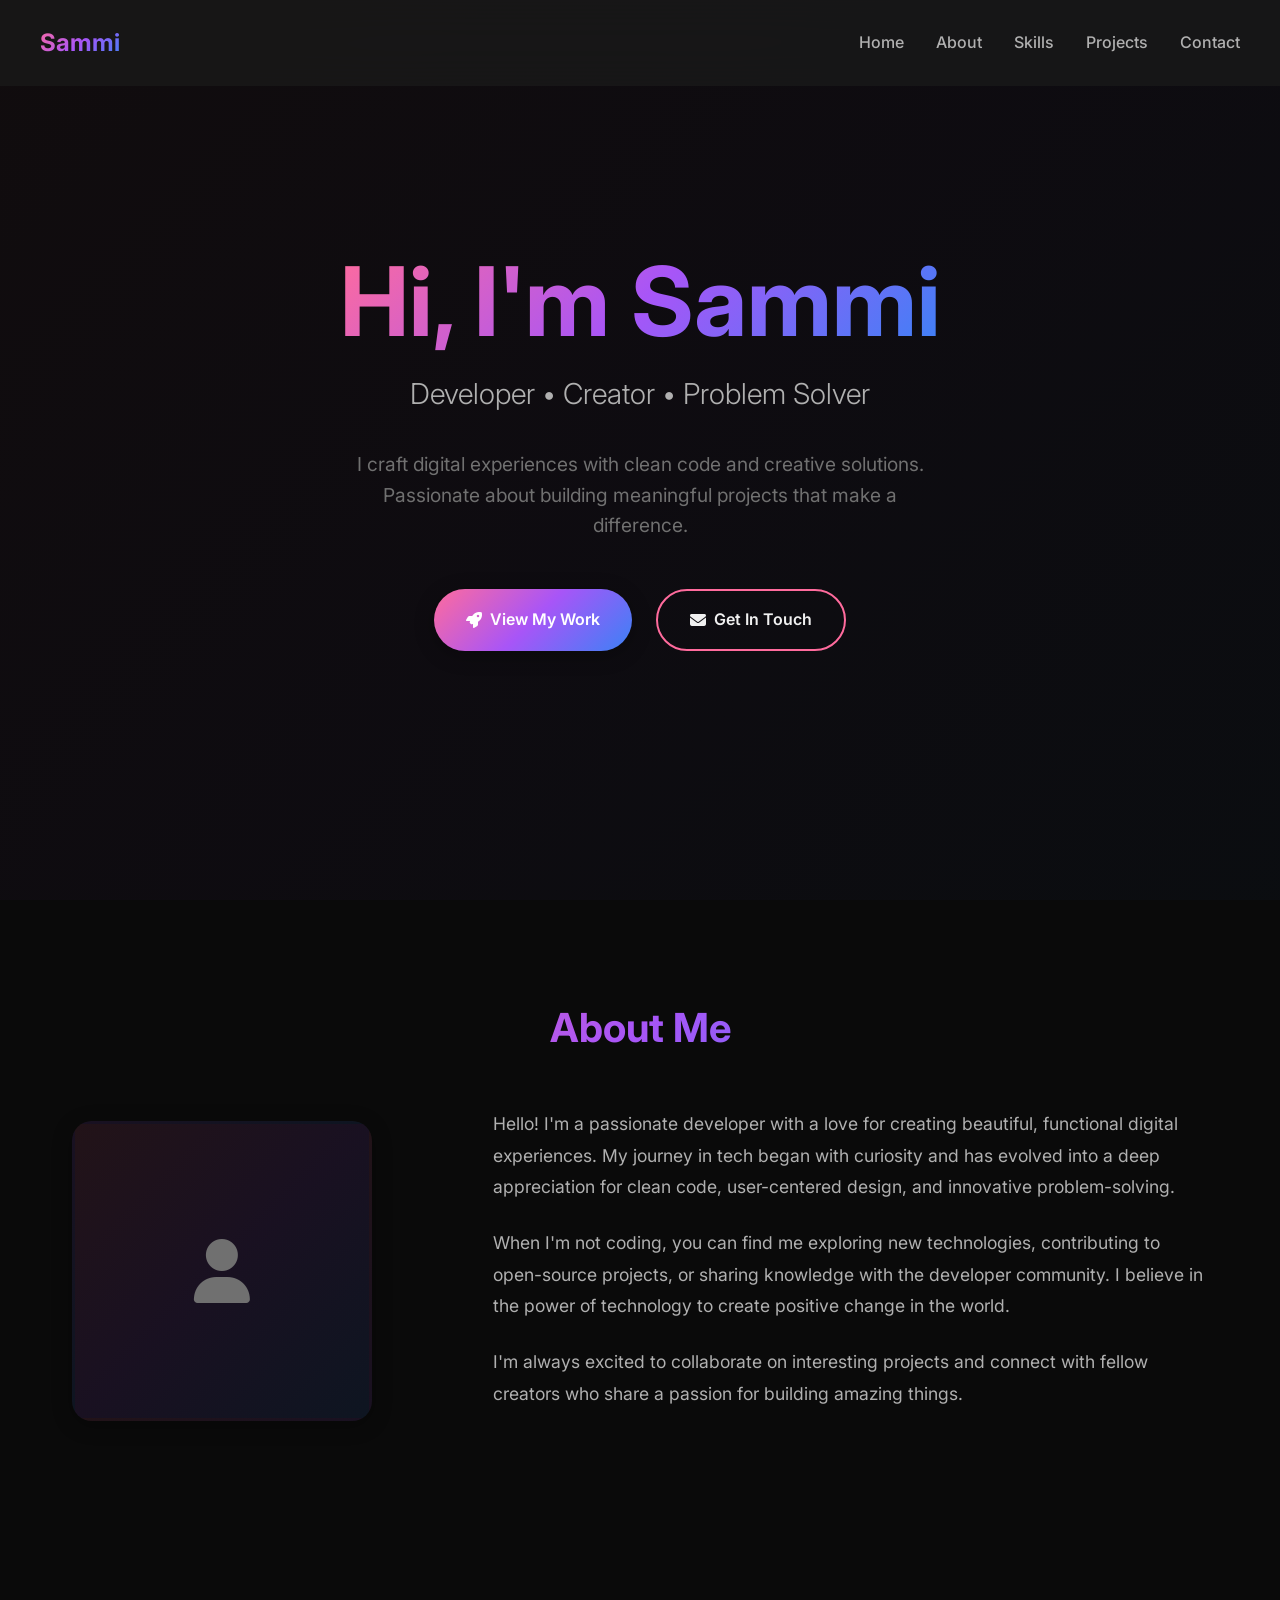
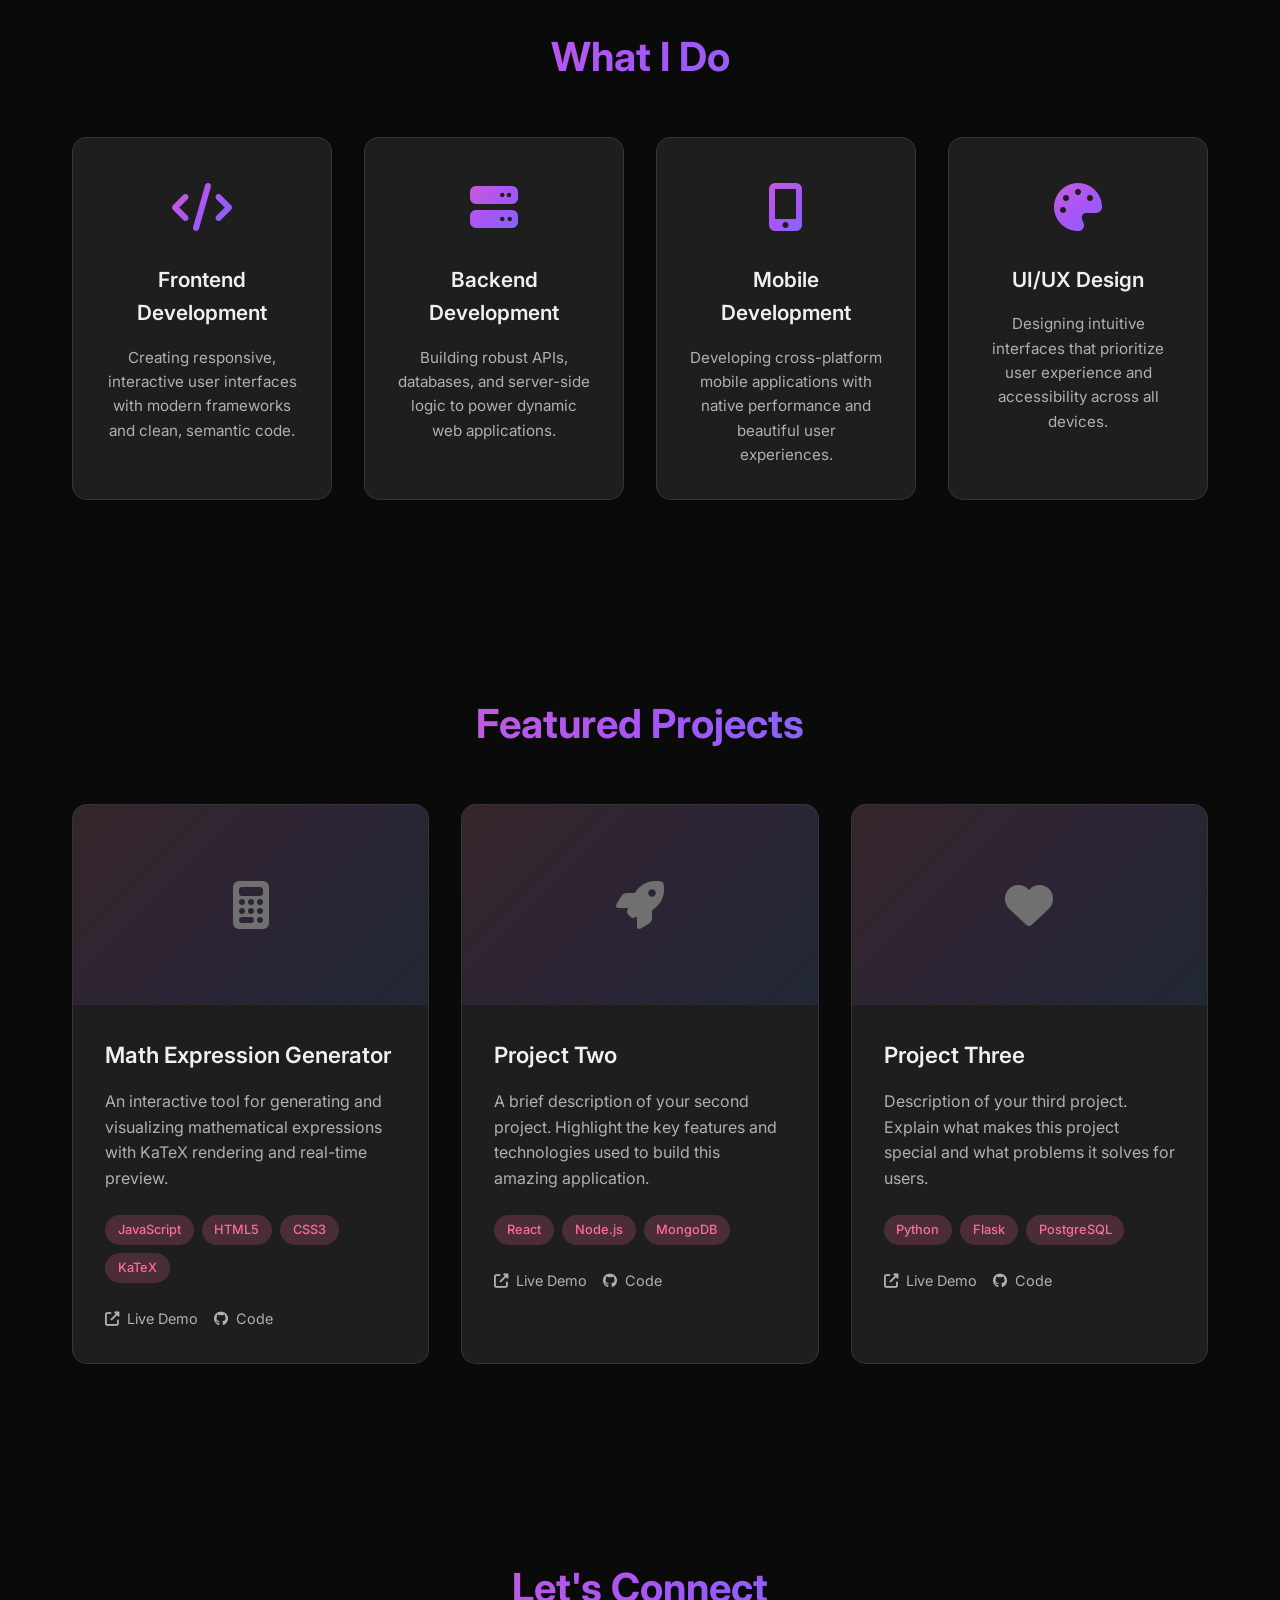
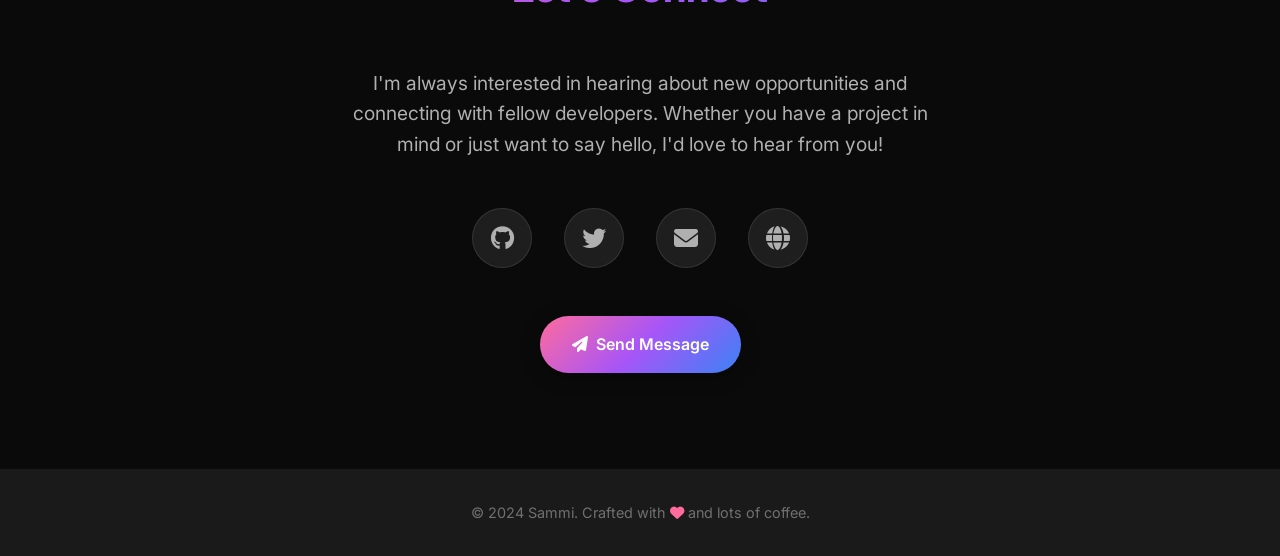
==== index.html @ eb6de63c "Add personal portfolio landing page Created index.html for a developer portfolio site featuring sect" ====
<!DOCTYPE html>
<html lang="en">
<head>
    <meta charset="UTF-8">
    <meta name="viewport" content="width=device-width, initial-scale=1.0">
    <title>Sammi • Developer & Creator</title>
    
    <!-- Google Fonts -->
    <link rel="preconnect" href="https://fonts.googleapis.com">
    <link rel="preconnect" href="https://fonts.gstatic.com" crossorigin>
    <link href="https://fonts.googleapis.com/css2?family=Inter:wght@300;400;500;600;700&family=JetBrains+Mono:wght@300;400;500&display=swap" rel="stylesheet">
    
    <!-- Font Awesome for icons -->
    <link rel="stylesheet" href="https://cdnjs.cloudflare.com/ajax/libs/font-awesome/6.4.0/css/all.min.css">
    
    <style>
        :root {
            --bg-primary: #0a0a0a;
            --bg-secondary: #1a1a1a;
            --bg-card: #1e1e1e;
            --text-primary: #f0f0f0;
            --text-secondary: #b0b0b0;
            --text-muted: #707070;
            --accent-pink: #ff6b9d;
            --accent-purple: #a855f7;
            --accent-blue: #3b82f6;
            --gradient-primary: linear-gradient(135deg, #ff6b9d 0%, #a855f7 50%, #3b82f6 100%);
            --gradient-subtle: linear-gradient(135deg, rgba(255, 107, 157, 0.1) 0%, rgba(168, 85, 247, 0.1) 50%, rgba(59, 130, 246, 0.1) 100%);
            --shadow: 0 4px 20px rgba(0, 0, 0, 0.3);
            --shadow-hover: 0 8px 30px rgba(0, 0, 0, 0.4);
        }
        
        * {
            margin: 0;
            padding: 0;
            box-sizing: border-box;
        }
        
        body {
            font-family: 'Inter', sans-serif;
            background: var(--bg-primary);
            color: var(--text-primary);
            line-height: 1.6;
            overflow-x: hidden;
        }
        
        /* Animated background gradient */
        .bg-gradient {
            position: fixed;
            top: 0;
            left: 0;
            width: 100%;
            height: 100%;
            opacity: 0.03;
            background: var(--gradient-primary);
            animation: gradientShift 20s ease-in-out infinite;
            z-index: -1;
        }
        
        @keyframes gradientShift {
            0%, 100% { transform: scale(1) rotate(0deg); }
            50% { transform: scale(1.1) rotate(5deg); }
        }
        
        /* Navigation */
        nav {
            position: fixed;
            top: 0;
            width: 100%;
            padding: 1.5rem 2rem;
            background: rgba(26, 26, 26, 0.8);
            backdrop-filter: blur(20px);
            z-index: 1000;
            transition: all 0.3s ease;
        }
        
        .nav-container {
            max-width: 1200px;
            margin: 0 auto;
            display: flex;
            justify-content: space-between;
            align-items: center;
        }
        
        .logo {
            font-weight: 700;
            font-size: 1.5rem;
            background: var(--gradient-primary);
            -webkit-background-clip: text;
            -webkit-text-fill-color: transparent;
            background-clip: text;
        }
        
        .nav-links {
            display: flex;
            gap: 2rem;
            list-style: none;
        }
        
        .nav-links a {
            color: var(--text-secondary);
            text-decoration: none;
            font-weight: 500;
            transition: all 0.3s ease;
            position: relative;
        }
        
        .nav-links a:hover {
            color: var(--text-primary);
        }
        
        .nav-links a::after {
            content: '';
            position: absolute;
            width: 0;
            height: 2px;
            bottom: -5px;
            left: 50%;
            background: var(--gradient-primary);
            transition: all 0.3s ease;
            transform: translateX(-50%);
        }
        
        .nav-links a:hover::after {
            width: 100%;
        }
        
        /* Hero Section */
        .hero {
            min-height: 100vh;
            display: flex;
            align-items: center;
            justify-content: center;
            text-align: center;
            padding: 0 2rem;
            position: relative;
        }
        
        .hero-content {
            max-width: 800px;
            animation: fadeInUp 1s ease-out;
        }
        
        .hero-title {
            font-size: clamp(3rem, 8vw, 6rem);
            font-weight: 700;
            margin-bottom: 1rem;
            background: var(--gradient-primary);
            -webkit-background-clip: text;
            -webkit-text-fill-color: transparent;
            background-clip: text;
            line-height: 1.1;
        }
        
        .hero-subtitle {
            font-size: clamp(1.2rem, 3vw, 1.8rem);
            color: var(--text-secondary);
            margin-bottom: 2rem;
            font-weight: 300;
        }
        
        .hero-description {
            font-size: 1.2rem;
            color: var(--text-muted);
            margin-bottom: 3rem;
            max-width: 600px;
            margin-left: auto;
            margin-right: auto;
        }
        
        .cta-buttons {
            display: flex;
            gap: 1.5rem;
            justify-content: center;
            flex-wrap: wrap;
        }
        
        .btn {
            padding: 1rem 2rem;
            border-radius: 50px;
            text-decoration: none;
            font-weight: 600;
            transition: all 0.3s ease;
            display: inline-flex;
            align-items: center;
            gap: 0.5rem;
            cursor: pointer;
            border: none;
            font-size: 1rem;
        }
        
        .btn-primary {
            background: var(--gradient-primary);
            color: white;
            box-shadow: var(--shadow);
        }
        
        .btn-primary:hover {
            transform: translateY(-2px);
            box-shadow: var(--shadow-hover);
        }
        
        .btn-secondary {
            background: transparent;
            color: var(--text-primary);
            border: 2px solid var(--accent-pink);
        }
        
        .btn-secondary:hover {
            background: var(--accent-pink);
            color: white;
            transform: translateY(-2px);
        }
        
        /* Sections */
        section {
            padding: 6rem 2rem;
            max-width: 1200px;
            margin: 0 auto;
        }
        
        .section-title {
            font-size: 2.5rem;
            font-weight: 700;
            text-align: center;
            margin-bottom: 3rem;
            background: var(--gradient-primary);
            -webkit-background-clip: text;
            -webkit-text-fill-color: transparent;
            background-clip: text;
        }
        
        /* About Section */
        .about-content {
            display: grid;
            grid-template-columns: 1fr 2fr;
            gap: 4rem;
            align-items: center;
        }
        
        .about-image {
            position: relative;
        }
        
        .profile-image {
            width: 100%;
            max-width: 300px;
            height: 300px;
            object-fit: cover;
            border-radius: 20px;
            border: 3px solid transparent;
            background: var(--gradient-primary);
            background-clip: padding-box;
            box-shadow: var(--shadow);
        }
        
        .about-text {
            font-size: 1.1rem;
            color: var(--text-secondary);
            line-height: 1.8;
        }
        
        .about-text p {
            margin-bottom: 1.5rem;
        }
        
        /* Skills Section */
        .skills-grid {
            display: grid;
            grid-template-columns: repeat(auto-fit, minmax(250px, 1fr));
            gap: 2rem;
            margin-top: 3rem;
        }
        
        .skill-card {
            background: var(--bg-card);
            padding: 2rem;
            border-radius: 15px;
            text-align: center;
            transition: all 0.3s ease;
            border: 1px solid rgba(255, 255, 255, 0.1);
        }
        
        .skill-card:hover {
            transform: translateY(-5px);
            box-shadow: var(--shadow-hover);
            background: var(--gradient-subtle);
        }
        
        .skill-icon {
            font-size: 3rem;
            background: var(--gradient-primary);
            -webkit-background-clip: text;
            -webkit-text-fill-color: transparent;
            background-clip: text;
            margin-bottom: 1rem;
        }
        
        .skill-title {
            font-size: 1.3rem;
            font-weight: 600;
            margin-bottom: 1rem;
            color: var(--text-primary);
        }
        
        .skill-description {
            color: var(--text-secondary);
            font-size: 0.95rem;
        }
        
        /* Projects Section */
        .projects-grid {
            display: grid;
            grid-template-columns: repeat(auto-fit, minmax(350px, 1fr));
            gap: 2rem;
            margin-top: 3rem;
        }
        
        .project-card {
            background: var(--bg-card);
            border-radius: 15px;
            overflow: hidden;
            transition: all 0.3s ease;
            border: 1px solid rgba(255, 255, 255, 0.1);
        }
        
        .project-card:hover {
            transform: translateY(-5px);
            box-shadow: var(--shadow-hover);
        }
        
        .project-image {
            height: 200px;
            background: var(--gradient-subtle);
            display: flex;
            align-items: center;
            justify-content: center;
            color: var(--text-muted);
            font-size: 3rem;
        }
        
        .project-content {
            padding: 2rem;
        }
        
        .project-title {
            font-size: 1.4rem;
            font-weight: 600;
            margin-bottom: 1rem;
            color: var(--text-primary);
        }
        
        .project-description {
            color: var(--text-secondary);
            margin-bottom: 1.5rem;
            line-height: 1.6;
        }
        
        .project-tech {
            display: flex;
            flex-wrap: wrap;
            gap: 0.5rem;
            margin-bottom: 1.5rem;
        }
        
        .tech-tag {
            background: rgba(255, 107, 157, 0.2);
            color: var(--accent-pink);
            padding: 0.3rem 0.8rem;
            border-radius: 20px;
            font-size: 0.8rem;
            font-weight: 500;
        }
        
        .project-links {
            display: flex;
            gap: 1rem;
        }
        
        .project-link {
            color: var(--text-secondary);
            text-decoration: none;
            display: flex;
            align-items: center;
            gap: 0.5rem;
            transition: all 0.3s ease;
            font-size: 0.9rem;
        }
        
        .project-link:hover {
            color: var(--accent-pink);
        }
        
        /* Contact Section */
        .contact-content {
            text-align: center;
            max-width: 600px;
            margin: 0 auto;
        }
        
        .contact-text {
            font-size: 1.2rem;
            color: var(--text-secondary);
            margin-bottom: 2rem;
        }
        
        .social-links {
            display: flex;
            justify-content: center;
            gap: 2rem;
            margin: 3rem 0;
        }
        
        .social-link {
            display: flex;
            align-items: center;
            justify-content: center;
            width: 60px;
            height: 60px;
            border-radius: 50%;
            background: var(--bg-card);
            color: var(--text-secondary);
            text-decoration: none;
            font-size: 1.5rem;
            transition: all 0.3s ease;
            border: 1px solid rgba(255, 255, 255, 0.1);
        }
        
        .social-link:hover {
            transform: translateY(-3px);
            background: var(--gradient-primary);
            color: white;
            box-shadow: var(--shadow);
        }
        
        /* Footer */
        footer {
            text-align: center;
            padding: 2rem;
            color: var(--text-muted);
            background: var(--bg-secondary);
            font-size: 0.9rem;
        }
        
        /* Animations */
        @keyframes fadeInUp {
            from {
                opacity: 0;
                transform: translateY(30px);
            }
            to {
                opacity: 1;
                transform: translateY(0);
            }
        }
        
        .fade-in {
            animation: fadeInUp 0.8s ease-out forwards;
            opacity: 0;
        }
        
        .fade-in:nth-child(2) { animation-delay: 0.2s; }
        .fade-in:nth-child(3) { animation-delay: 0.4s; }
        .fade-in:nth-child(4) { animation-delay: 0.6s; }
        
        /* Mobile Responsiveness */
        @media (max-width: 768px) {
            .nav-links {
                display: none;
            }
            
            .about-content {
                grid-template-columns: 1fr;
                text-align: center;
                gap: 2rem;
            }
            
            .cta-buttons {
                flex-direction: column;
                align-items: center;
            }
            
            .social-links {
                gap: 1rem;
            }
            
            .social-link {
                width: 50px;
                height: 50px;
                font-size: 1.2rem;
            }
        }
        
        @media (max-width: 480px) {
            section {
                padding: 4rem 1rem;
            }
            
            nav {
                padding: 1rem;
            }
            
            .projects-grid {
                grid-template-columns: 1fr;
            }
            
            .skills-grid {
                grid-template-columns: 1fr;
            }
        }
        
        /* Scroll to top button */
        .scroll-top {
            position: fixed;
            bottom: 2rem;
            right: 2rem;
            width: 50px;
            height: 50px;
            background: var(--gradient-primary);
            border: none;
            border-radius: 50%;
            color: white;
            cursor: pointer;
            opacity: 0;
            transform: translateY(100px);
            transition: all 0.3s ease;
            z-index: 1000;
        }
        
        .scroll-top.visible {
            opacity: 1;
            transform: translateY(0);
        }
        
        .scroll-top:hover {
            transform: translateY(-2px);
            box-shadow: var(--shadow-hover);
        }
    </style>
</head>
<body>
    <div class="bg-gradient"></div>
    
    <!-- Navigation -->
    <nav>
        <div class="nav-container">
            <div class="logo">Sammi</div>
            <ul class="nav-links">
                <li><a href="#home">Home</a></li>
                <li><a href="#about">About</a></li>
                <li><a href="#skills">Skills</a></li>
                <li><a href="#projects">Projects</a></li>
                <li><a href="#contact">Contact</a></li>
            </ul>
        </div>
    </nav>
    
    <!-- Hero Section -->
    <section id="home" class="hero">
        <div class="hero-content">
            <h1 class="hero-title">Hi, I'm Sammi</h1>
            <p class="hero-subtitle">Developer • Creator • Problem Solver</p>
            <p class="hero-description">
                I craft digital experiences with clean code and creative solutions. 
                Passionate about building meaningful projects that make a difference.
            </p>
            <div class="cta-buttons">
                <a href="#projects" class="btn btn-primary">
                    <i class="fas fa-rocket"></i>
                    View My Work
                </a>
                <a href="#contact" class="btn btn-secondary">
                    <i class="fas fa-envelope"></i>
                    Get In Touch
                </a>
            </div>
        </div>
    </section>
    
    <!-- About Section -->
    <section id="about">
        <h2 class="section-title">About Me</h2>
        <div class="about-content">
            <div class="about-image">
                <!-- Replace this div with your actual image -->
                <div class="profile-image" style="background: var(--gradient-subtle); display: flex; align-items: center; justify-content: center; color: var(--text-muted); font-size: 4rem;">
                    <i class="fas fa-user"></i>
                </div>
            </div>
            <div class="about-text">
                <p>
                    Hello! I'm a passionate developer with a love for creating beautiful, 
                    functional digital experiences. My journey in tech began with curiosity 
                    and has evolved into a deep appreciation for clean code, user-centered 
                    design, and innovative problem-solving.
                </p>
                <p>
                    When I'm not coding, you can find me exploring new technologies, 
                    contributing to open-source projects, or sharing knowledge with the 
                    developer community. I believe in the power of technology to create 
                    positive change in the world.
                </p>
                <p>
                    I'm always excited to collaborate on interesting projects and connect 
                    with fellow creators who share a passion for building amazing things.
                </p>
            </div>
        </div>
    </section>
    
    <!-- Skills Section -->
    <section id="skills">
        <h2 class="section-title">What I Do</h2>
        <div class="skills-grid">
            <div class="skill-card fade-in">
                <div class="skill-icon">
                    <i class="fas fa-code"></i>
                </div>
                <h3 class="skill-title">Frontend Development</h3>
                <p class="skill-description">
                    Creating responsive, interactive user interfaces with modern 
                    frameworks and clean, semantic code.
                </p>
            </div>
            <div class="skill-card fade-in">
                <div class="skill-icon">
                    <i class="fas fa-server"></i>
                </div>
                <h3 class="skill-title">Backend Development</h3>
                <p class="skill-description">
                    Building robust APIs, databases, and server-side logic to 
                    power dynamic web applications.
                </p>
            </div>
            <div class="skill-card fade-in">
                <div class="skill-icon">
                    <i class="fas fa-mobile-alt"></i>
                </div>
                <h3 class="skill-title">Mobile Development</h3>
                <p class="skill-description">
                    Developing cross-platform mobile applications with native 
                    performance and beautiful user experiences.
                </p>
            </div>
            <div class="skill-card fade-in">
                <div class="skill-icon">
                    <i class="fas fa-palette"></i>
                </div>
                <h3 class="skill-title">UI/UX Design</h3>
                <p class="skill-description">
                    Designing intuitive interfaces that prioritize user experience 
                    and accessibility across all devices.
                </p>
            </div>
        </div>
    </section>
    
    <!-- Projects Section -->
    <section id="projects">
        <h2 class="section-title">Featured Projects</h2>
        <div class="projects-grid">
            <div class="project-card fade-in">
                <div class="project-image">
                    <i class="fas fa-calculator"></i>
                </div>
                <div class="project-content">
                    <h3 class="project-title">Math Expression Generator</h3>
                    <p class="project-description">
                        An interactive tool for generating and visualizing mathematical 
                        expressions with KaTeX rendering and real-time preview.
                    </p>
                    <div class="project-tech">
                        <span class="tech-tag">JavaScript</span>
                        <span class="tech-tag">HTML5</span>
                        <span class="tech-tag">CSS3</span>
                        <span class="tech-tag">KaTeX</span>
                    </div>
                    <div class="project-links">
                        <a href="./open-math-gen" class="project-link">
                            <i class="fas fa-external-link-alt"></i>
                            Live Demo
                        </a>
                        <a href="#" class="project-link">
                            <i class="fab fa-github"></i>
                            Code
                        </a>
                    </div>
                </div>
            </div>
            
            <div class="project-card fade-in">
                <div class="project-image">
                    <i class="fas fa-rocket"></i>
                </div>
                <div class="project-content">
                    <h3 class="project-title">Project Two</h3>
                    <p class="project-description">
                        A brief description of your second project. Highlight the key 
                        features and technologies used to build this amazing application.
                    </p>
                    <div class="project-tech">
                        <span class="tech-tag">React</span>
                        <span class="tech-tag">Node.js</span>
                        <span class="tech-tag">MongoDB</span>
                    </div>
                    <div class="project-links">
                        <a href="#" class="project-link">
                            <i class="fas fa-external-link-alt"></i>
                            Live Demo
                        </a>
                        <a href="#" class="project-link">
                            <i class="fab fa-github"></i>
                            Code
                        </a>
                    </div>
                </div>
            </div>
            
            <div class="project-card fade-in">
                <div class="project-image">
                    <i class="fas fa-heart"></i>
                </div>
                <div class="project-content">
                    <h3 class="project-title">Project Three</h3>
                    <p class="project-description">
                        Description of your third project. Explain what makes this 
                        project special and what problems it solves for users.
                    </p>
                    <div class="project-tech">
                        <span class="tech-tag">Python</span>
                        <span class="tech-tag">Flask</span>
                        <span class="tech-tag">PostgreSQL</span>
                    </div>
                    <div class="project-links">
                        <a href="#" class="project-link">
                            <i class="fas fa-external-link-alt"></i>
                            Live Demo
                        </a>
                        <a href="#" class="project-link">
                            <i class="fab fa-github"></i>
                            Code
                        </a>
                    </div>
                </div>
            </div>
        </div>
    </section>
    
    <!-- Contact Section -->
    <section id="contact">
        <h2 class="section-title">Let's Connect</h2>
        <div class="contact-content">
            <p class="contact-text">
                I'm always interested in hearing about new opportunities and 
                connecting with fellow developers. Whether you have a project 
                in mind or just want to say hello, I'd love to hear from you!
            </p>
            <div class="social-links">
                <a href="https://github.com/sammikinsrox/" class="social-link" title="GitHub">
                    <i class="fab fa-github"></i>
                </a>
                <!-- <a href="#" class="social-link" title="LinkedIn">
                    <i class="fab fa-linkedin"></i>
                </a> -->
                <a href="https://bsky.app/profile/sammikins.bsky.social" class="social-link" title="Bluesky">
                    <i class="fab fa-twitter"></i>
                </a>
                <a href="mailto:sammikins@protonmail.com" class="social-link" title="Email">
                    <i class="fas fa-envelope"></i>
                </a>
                <a href="#" class="social-link" title="Portfolio">
                    <i class="fas fa-globe"></i>
                </a>
            </div>
            <a href="mailto:sammikins@protonmail.com" class="btn btn-primary">
                <i class="fas fa-paper-plane"></i>
                Send Message
            </a>
        </div>
    </section>
    
    <!-- Footer -->
    <footer>
        <p>&copy; 2024 Sammi. Crafted with <i class="fas fa-heart" style="color: var(--accent-pink);"></i> and lots of coffee.</p>
    </footer>
    
    <!-- Scroll to Top Button -->
    <button class="scroll-top" onclick="scrollToTop()">
        <i class="fas fa-arrow-up"></i>
    </button>
    
    <script>
        // Smooth scrolling for navigation links
        document.querySelectorAll('a[href^="#"]').forEach(anchor => {
            anchor.addEventListener('click', function (e) {
                e.preventDefault();
                const target = document.querySelector(this.getAttribute('href'));
                if (target) {
                    target.scrollIntoView({
                        behavior: 'smooth',
                        block: 'start'
                    });
                }
            });
        });
        
        // Scroll-to-top button functionality
        const scrollTopBtn = document.querySelector('.scroll-top');
        
        window.addEventListener('scroll', () => {
            if (window.pageYOffset > 300) {
                scrollTopBtn.classList.add('visible');
            } else {
                scrollTopBtn.classList.remove('visible');
            }
        });
        
        function scrollToTop() {
            window.scrollTo({
                top: 0,
                behavior: 'smooth'
            });
        }
        
        // Intersection Observer for fade-in animations
        const observerOptions = {
            threshold: 0.1,
            rootMargin: '0px 0px -50px 0px'
        };
        
        const observer = new IntersectionObserver((entries) => {
            entries.forEach(entry => {
                if (entry.isIntersecting) {
                    entry.target.style.animationPlayState = 'running';
                }
            });
        }, observerOptions);
        
        // Observe all fade-in elements
        document.querySelectorAll('.fade-in').forEach(el => {
            el.style.animationPlayState = 'paused';
            observer.observe(el);
        });
        
        // Add typing effect to hero title
        function typeWriter(element, text, speed = 100) {
            let i = 0;
            element.innerHTML = '';
            function type() {
                if (i < text.length) {
                    element.innerHTML += text.charAt(i);
                    i++;
                    setTimeout(type, speed);
                }
            }
            type();
        }
        
        // Initialize typing effect when page loads
        window.addEventListener('load', () => {
            const heroTitle = document.querySelector('.hero-title');
            const originalText = heroTitle.textContent;
            typeWriter(heroTitle, originalText, 150);
        });
    </script>
</body>
</html>
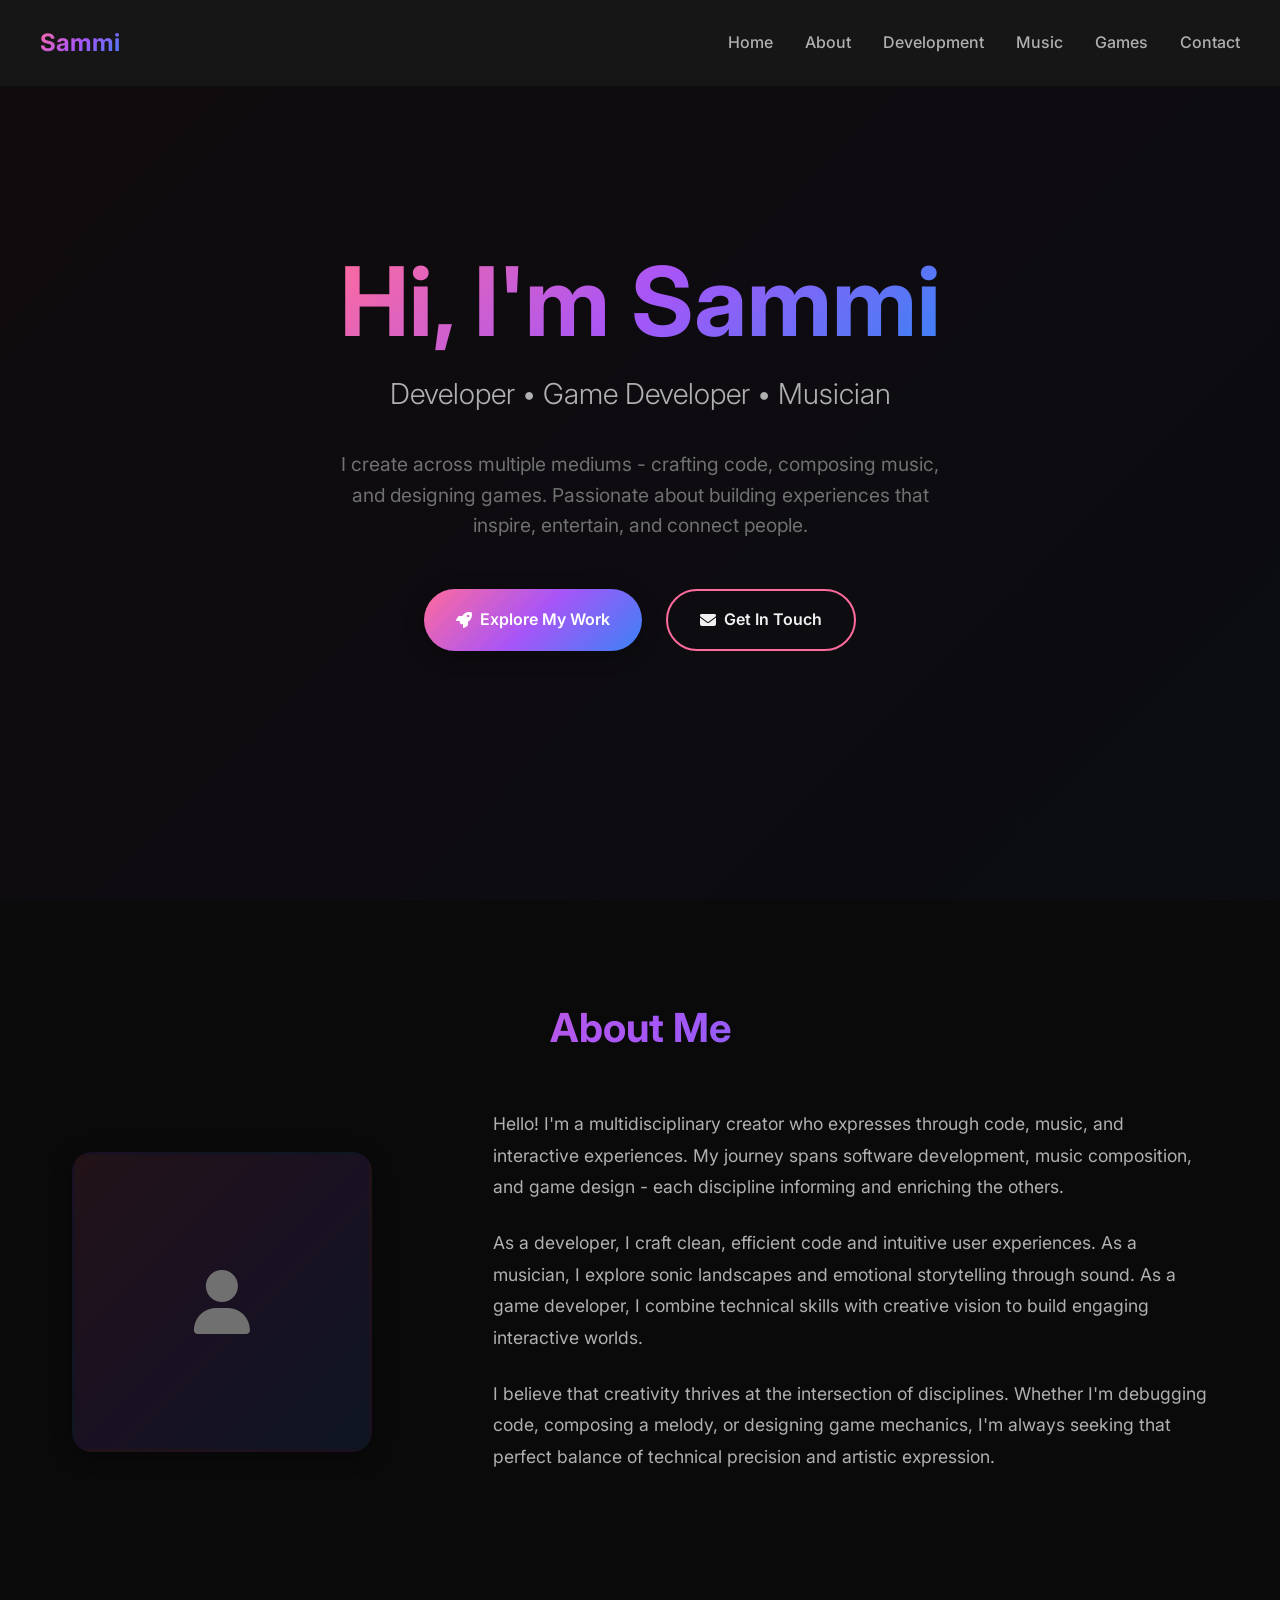
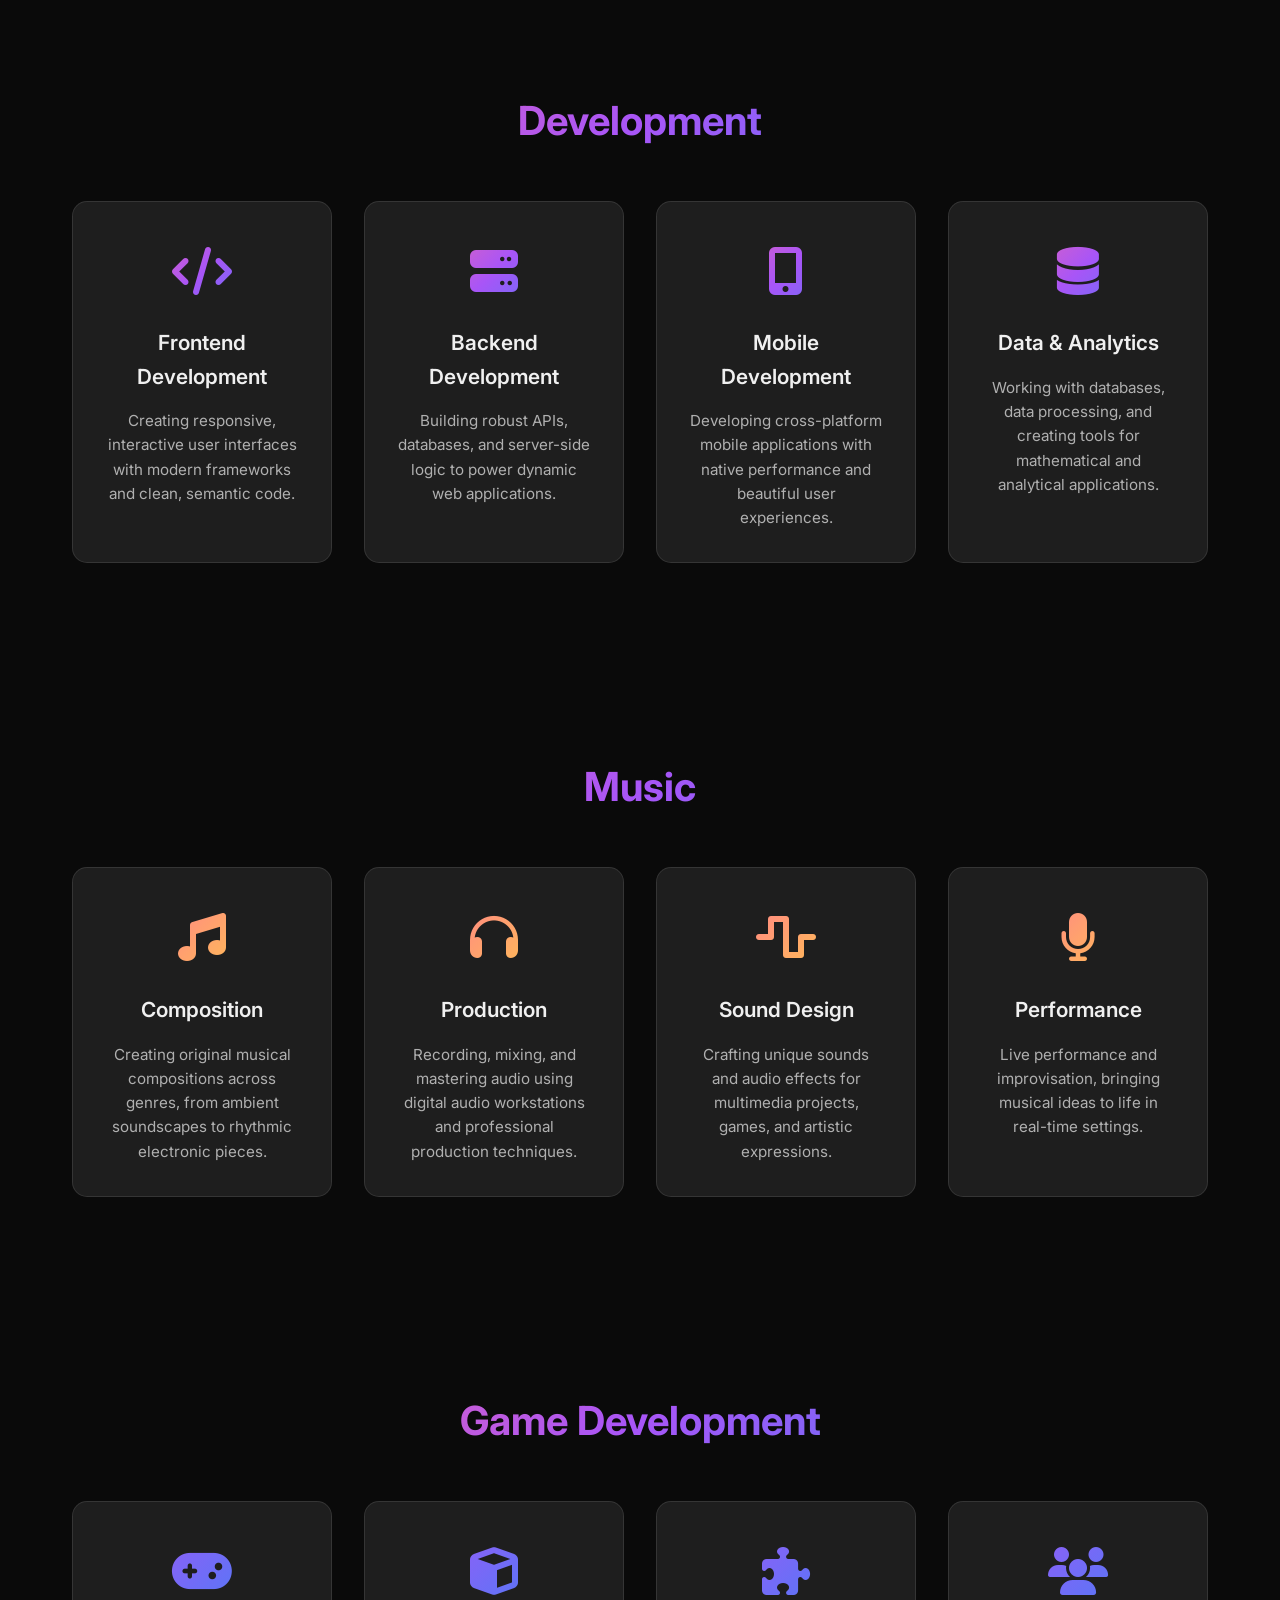
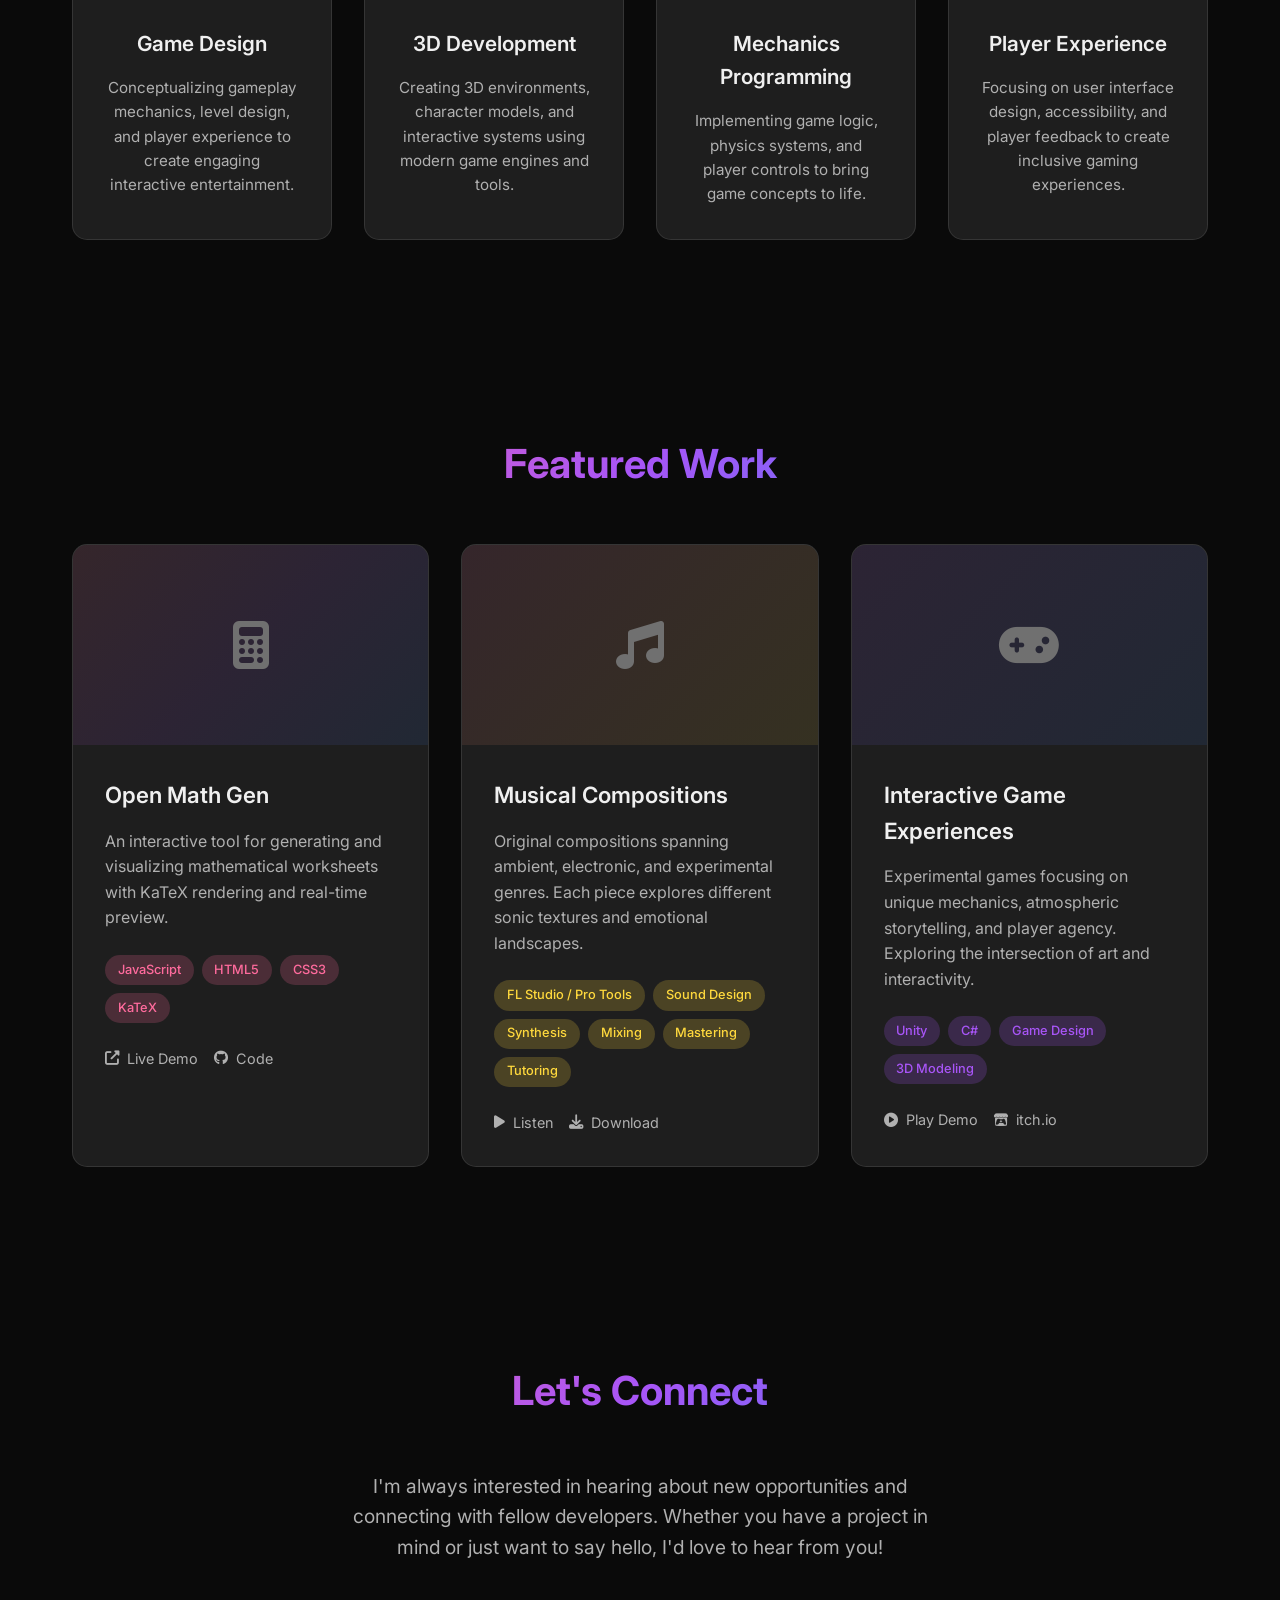
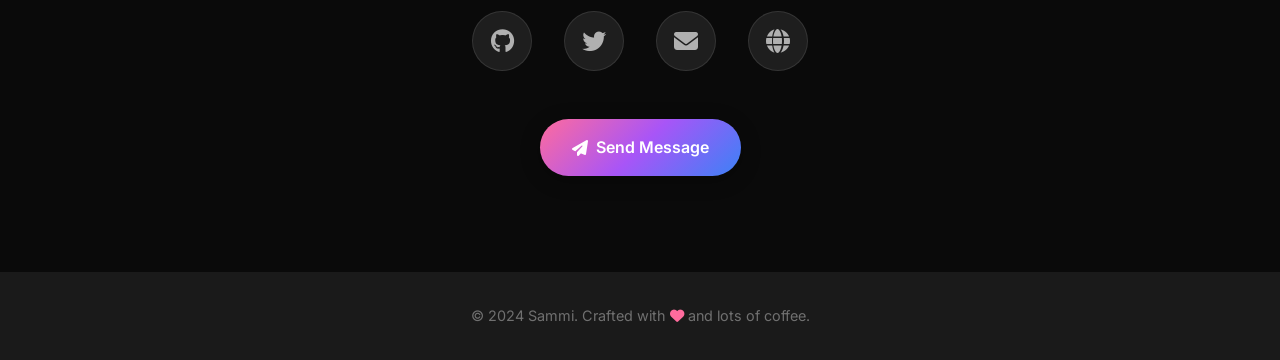
==== commit e36ff95e: "Add Farkle Royale web build and update root index.html Added the Farkle Royale web export including " ====
--- a/index.html
+++ b/index.html
@@ -296,6 +296,26 @@
             margin-bottom: 1rem;
         }
         
+        /* Music-specific styling */
+        .music-icon {
+            font-size: 3rem;
+            background: linear-gradient(135deg, #ff6b9d 0%, #ffd93d 100%);
+            -webkit-background-clip: text;
+            -webkit-text-fill-color: transparent;
+            background-clip: text;
+            margin-bottom: 1rem;
+        }
+        
+        /* Game development specific styling */
+        .game-icon {
+            font-size: 3rem;
+            background: linear-gradient(135deg, #a855f7 0%, #3b82f6 100%);
+            -webkit-background-clip: text;
+            -webkit-text-fill-color: transparent;
+            background-clip: text;
+            margin-bottom: 1rem;
+        }
+        
         .skill-title {
             font-size: 1.3rem;
             font-weight: 600;
@@ -370,6 +390,24 @@
             border-radius: 20px;
             font-size: 0.8rem;
             font-weight: 500;
+        }
+        
+        .music-tag {
+            background: rgba(255, 215, 61, 0.2);
+            color: #ffd93d;
+        }
+        
+        .game-tag {
+            background: rgba(168, 85, 247, 0.2);
+            color: var(--accent-purple);
+        }
+        
+        .music-project {
+            background: linear-gradient(135deg, rgba(255, 107, 157, 0.1) 0%, rgba(255, 215, 61, 0.1) 100%);
+        }
+        
+        .game-project {
+            background: linear-gradient(135deg, rgba(168, 85, 247, 0.1) 0%, rgba(59, 130, 246, 0.1) 100%);
         }
         
         .project-links {
@@ -548,8 +586,9 @@
             <ul class="nav-links">
                 <li><a href="#home">Home</a></li>
                 <li><a href="#about">About</a></li>
-                <li><a href="#skills">Skills</a></li>
-                <li><a href="#projects">Projects</a></li>
+                <li><a href="#development">Development</a></li>
+                <li><a href="#music">Music</a></li>
+                <li><a href="#games">Games</a></li>
                 <li><a href="#contact">Contact</a></li>
             </ul>
         </div>
@@ -559,15 +598,15 @@
     <section id="home" class="hero">
         <div class="hero-content">
             <h1 class="hero-title">Hi, I'm Sammi</h1>
-            <p class="hero-subtitle">Developer • Creator • Problem Solver</p>
+            <p class="hero-subtitle">Developer • Game Developer • Musician</p>
             <p class="hero-description">
-                I craft digital experiences with clean code and creative solutions. 
-                Passionate about building meaningful projects that make a difference.
+                I create across multiple mediums - crafting code, composing music, and designing games. 
+                Passionate about building experiences that inspire, entertain, and connect people.
             </p>
             <div class="cta-buttons">
-                <a href="#projects" class="btn btn-primary">
+                <a href="#development" class="btn btn-primary">
                     <i class="fas fa-rocket"></i>
-                    View My Work
+                    Explore My Work
                 </a>
                 <a href="#contact" class="btn btn-secondary">
                     <i class="fas fa-envelope"></i>
@@ -589,28 +628,27 @@
             </div>
             <div class="about-text">
                 <p>
-                    Hello! I'm a passionate developer with a love for creating beautiful, 
-                    functional digital experiences. My journey in tech began with curiosity 
-                    and has evolved into a deep appreciation for clean code, user-centered 
-                    design, and innovative problem-solving.
+                    Hello! I'm a multidisciplinary creator who expresses through code, music, and interactive experiences. 
+                    My journey spans software development, music composition, and game design - each discipline 
+                    informing and enriching the others.
                 </p>
                 <p>
-                    When I'm not coding, you can find me exploring new technologies, 
-                    contributing to open-source projects, or sharing knowledge with the 
-                    developer community. I believe in the power of technology to create 
-                    positive change in the world.
+                    As a developer, I craft clean, efficient code and intuitive user experiences. As a musician, 
+                    I explore sonic landscapes and emotional storytelling through sound. As a game developer, 
+                    I combine technical skills with creative vision to build engaging interactive worlds.
                 </p>
                 <p>
-                    I'm always excited to collaborate on interesting projects and connect 
-                    with fellow creators who share a passion for building amazing things.
+                    I believe that creativity thrives at the intersection of disciplines. Whether I'm debugging code, 
+                    composing a melody, or designing game mechanics, I'm always seeking that perfect balance of 
+                    technical precision and artistic expression.
                 </p>
             </div>
         </div>
     </section>
     
-    <!-- Skills Section -->
-    <section id="skills">
-        <h2 class="section-title">What I Do</h2>
+    <!-- Development Section -->
+    <section id="development">
+        <h2 class="section-title">Development</h2>
         <div class="skills-grid">
             <div class="skill-card fade-in">
                 <div class="skill-icon">
@@ -644,30 +682,124 @@
             </div>
             <div class="skill-card fade-in">
                 <div class="skill-icon">
-                    <i class="fas fa-palette"></i>
-                </div>
-                <h3 class="skill-title">UI/UX Design</h3>
-                <p class="skill-description">
-                    Designing intuitive interfaces that prioritize user experience 
-                    and accessibility across all devices.
+                    <i class="fas fa-database"></i>
+                </div>
+                <h3 class="skill-title">Data & Analytics</h3>
+                <p class="skill-description">
+                    Working with databases, data processing, and creating tools 
+                    for mathematical and analytical applications.
                 </p>
             </div>
         </div>
     </section>
+
+    <!-- Music Section -->
+    <section id="music">
+        <h2 class="section-title">Music</h2>
+        <div class="skills-grid">
+            <div class="skill-card fade-in">
+                <div class="skill-icon music-icon">
+                    <i class="fas fa-music"></i>
+                </div>
+                <h3 class="skill-title">Composition</h3>
+                <p class="skill-description">
+                    Creating original musical compositions across genres, from ambient 
+                    soundscapes to rhythmic electronic pieces.
+                </p>
+            </div>
+            <div class="skill-card fade-in">
+                <div class="skill-icon music-icon">
+                    <i class="fas fa-headphones"></i>
+                </div>
+                <h3 class="skill-title">Production</h3>
+                <p class="skill-description">
+                    Recording, mixing, and mastering audio using digital audio 
+                    workstations and professional production techniques.
+                </p>
+            </div>
+            <div class="skill-card fade-in">
+                <div class="skill-icon music-icon">
+                    <i class="fas fa-wave-square"></i>
+                </div>
+                <h3 class="skill-title">Sound Design</h3>
+                <p class="skill-description">
+                    Crafting unique sounds and audio effects for multimedia 
+                    projects, games, and artistic expressions.
+                </p>
+            </div>
+            <div class="skill-card fade-in">
+                <div class="skill-icon music-icon">
+                    <i class="fas fa-microphone"></i>
+                </div>
+                <h3 class="skill-title">Performance</h3>
+                <p class="skill-description">
+                    Live performance and improvisation, bringing musical 
+                    ideas to life in real-time settings.
+                </p>
+            </div>
+        </div>
+    </section>
+
+    <!-- Games Section -->
+    <section id="games">
+        <h2 class="section-title">Game Development</h2>
+        <div class="skills-grid">
+            <div class="skill-card fade-in">
+                <div class="skill-icon game-icon">
+                    <i class="fas fa-gamepad"></i>
+                </div>
+                <h3 class="skill-title">Game Design</h3>
+                <p class="skill-description">
+                    Conceptualizing gameplay mechanics, level design, and player 
+                    experience to create engaging interactive entertainment.
+                </p>
+            </div>
+            <div class="skill-card fade-in">
+                <div class="skill-icon game-icon">
+                    <i class="fas fa-cube"></i>
+                </div>
+                <h3 class="skill-title">3D Development</h3>
+                <p class="skill-description">
+                    Creating 3D environments, character models, and interactive 
+                    systems using modern game engines and tools.
+                </p>
+            </div>
+            <div class="skill-card fade-in">
+                <div class="skill-icon game-icon">
+                    <i class="fas fa-puzzle-piece"></i>
+                </div>
+                <h3 class="skill-title">Mechanics Programming</h3>
+                <p class="skill-description">
+                    Implementing game logic, physics systems, and player controls 
+                    to bring game concepts to life.
+                </p>
+            </div>
+            <div class="skill-card fade-in">
+                <div class="skill-icon game-icon">
+                    <i class="fas fa-users"></i>
+                </div>
+                <h3 class="skill-title">Player Experience</h3>
+                <p class="skill-description">
+                    Focusing on user interface design, accessibility, and player 
+                    feedback to create inclusive gaming experiences.
+                </p>
+            </div>
+        </div>
+    </section>
     
     <!-- Projects Section -->
     <section id="projects">
-        <h2 class="section-title">Featured Projects</h2>
+        <h2 class="section-title">Featured Work</h2>
         <div class="projects-grid">
             <div class="project-card fade-in">
                 <div class="project-image">
                     <i class="fas fa-calculator"></i>
                 </div>
                 <div class="project-content">
-                    <h3 class="project-title">Math Expression Generator</h3>
+                    <h3 class="project-title">Open Math Gen</h3>
                     <p class="project-description">
                         An interactive tool for generating and visualizing mathematical 
-                        expressions with KaTeX rendering and real-time preview.
+                        worksheets with KaTeX rendering and real-time preview.
                     </p>
                     <div class="project-tech">
                         <span class="tech-tag">JavaScript</span>
@@ -689,56 +821,60 @@
             </div>
             
             <div class="project-card fade-in">
-                <div class="project-image">
-                    <i class="fas fa-rocket"></i>
+                <div class="project-image music-project">
+                    <i class="fas fa-music"></i>
                 </div>
                 <div class="project-content">
-                    <h3 class="project-title">Project Two</h3>
+                    <h3 class="project-title">Musical Compositions</h3>
                     <p class="project-description">
-                        A brief description of your second project. Highlight the key 
-                        features and technologies used to build this amazing application.
+                        Original compositions spanning ambient, electronic, and experimental genres. 
+                        Each piece explores different sonic textures and emotional landscapes.
                     </p>
                     <div class="project-tech">
-                        <span class="tech-tag">React</span>
-                        <span class="tech-tag">Node.js</span>
-                        <span class="tech-tag">MongoDB</span>
+                        <span class="tech-tag music-tag">FL Studio / Pro Tools</span>
+                        <span class="tech-tag music-tag">Sound Design</span>
+                        <span class="tech-tag music-tag">Synthesis</span>
+                        <span class="tech-tag music-tag">Mixing</span>
+                        <span class="tech-tag music-tag">Mastering</span>
+                        <span class="tech-tag music-tag">Tutoring</span>
                     </div>
                     <div class="project-links">
                         <a href="#" class="project-link">
-                            <i class="fas fa-external-link-alt"></i>
-                            Live Demo
+                            <i class="fas fa-play"></i>
+                            Listen
                         </a>
                         <a href="#" class="project-link">
-                            <i class="fab fa-github"></i>
-                            Code
+                            <i class="fas fa-download"></i>
+                            Download
                         </a>
                     </div>
                 </div>
             </div>
             
             <div class="project-card fade-in">
-                <div class="project-image">
-                    <i class="fas fa-heart"></i>
+                <div class="project-image game-project">
+                    <i class="fas fa-gamepad"></i>
                 </div>
                 <div class="project-content">
-                    <h3 class="project-title">Project Three</h3>
+                    <h3 class="project-title">Interactive Game Experiences</h3>
                     <p class="project-description">
-                        Description of your third project. Explain what makes this 
-                        project special and what problems it solves for users.
+                        Experimental games focusing on unique mechanics, atmospheric storytelling, 
+                        and player agency. Exploring the intersection of art and interactivity.
                     </p>
                     <div class="project-tech">
-                        <span class="tech-tag">Python</span>
-                        <span class="tech-tag">Flask</span>
-                        <span class="tech-tag">PostgreSQL</span>
+                        <span class="tech-tag game-tag">Unity</span>
+                        <span class="tech-tag game-tag">C#</span>
+                        <span class="tech-tag game-tag">Game Design</span>
+                        <span class="tech-tag game-tag">3D Modeling</span>
                     </div>
                     <div class="project-links">
                         <a href="#" class="project-link">
-                            <i class="fas fa-external-link-alt"></i>
-                            Live Demo
+                            <i class="fas fa-play-circle"></i>
+                            Play Demo
                         </a>
                         <a href="#" class="project-link">
-                            <i class="fab fa-github"></i>
-                            Code
+                            <i class="fab fa-itch-io"></i>
+                            itch.io
                         </a>
                     </div>
                 </div>
